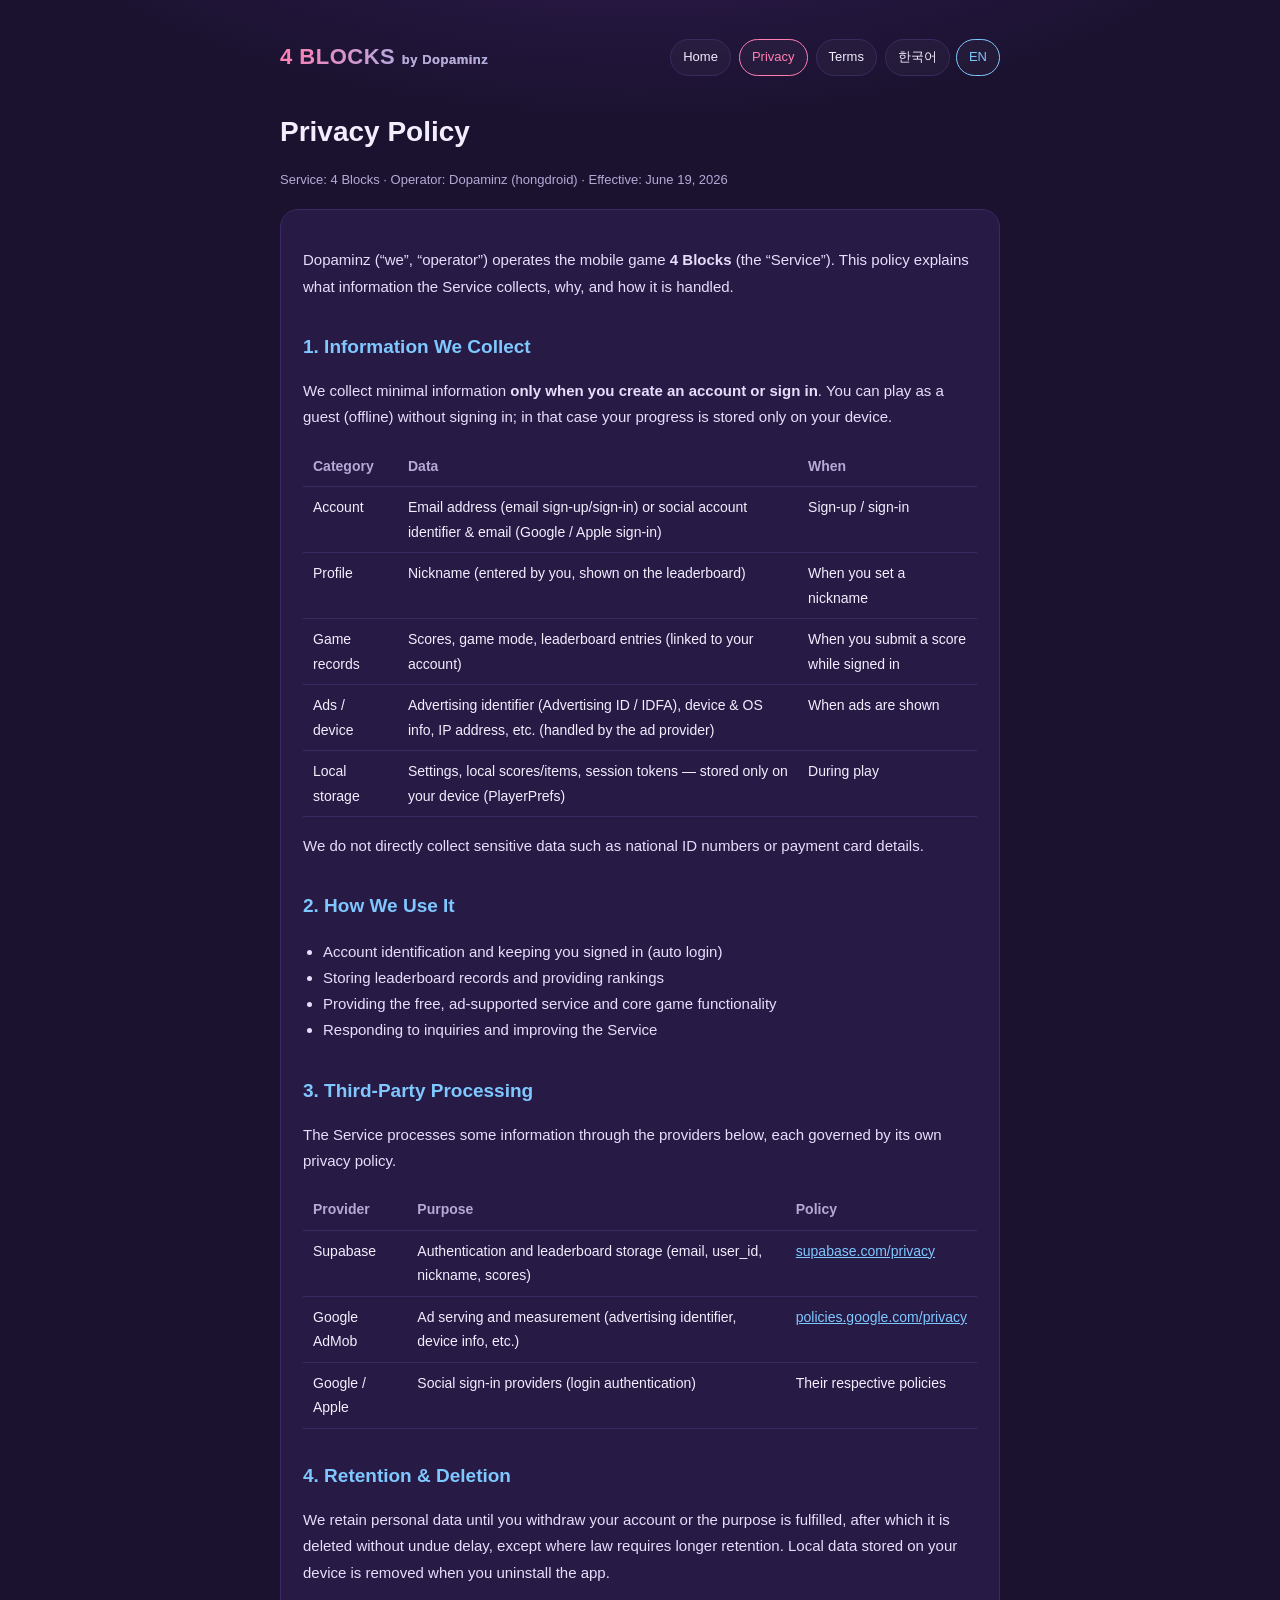
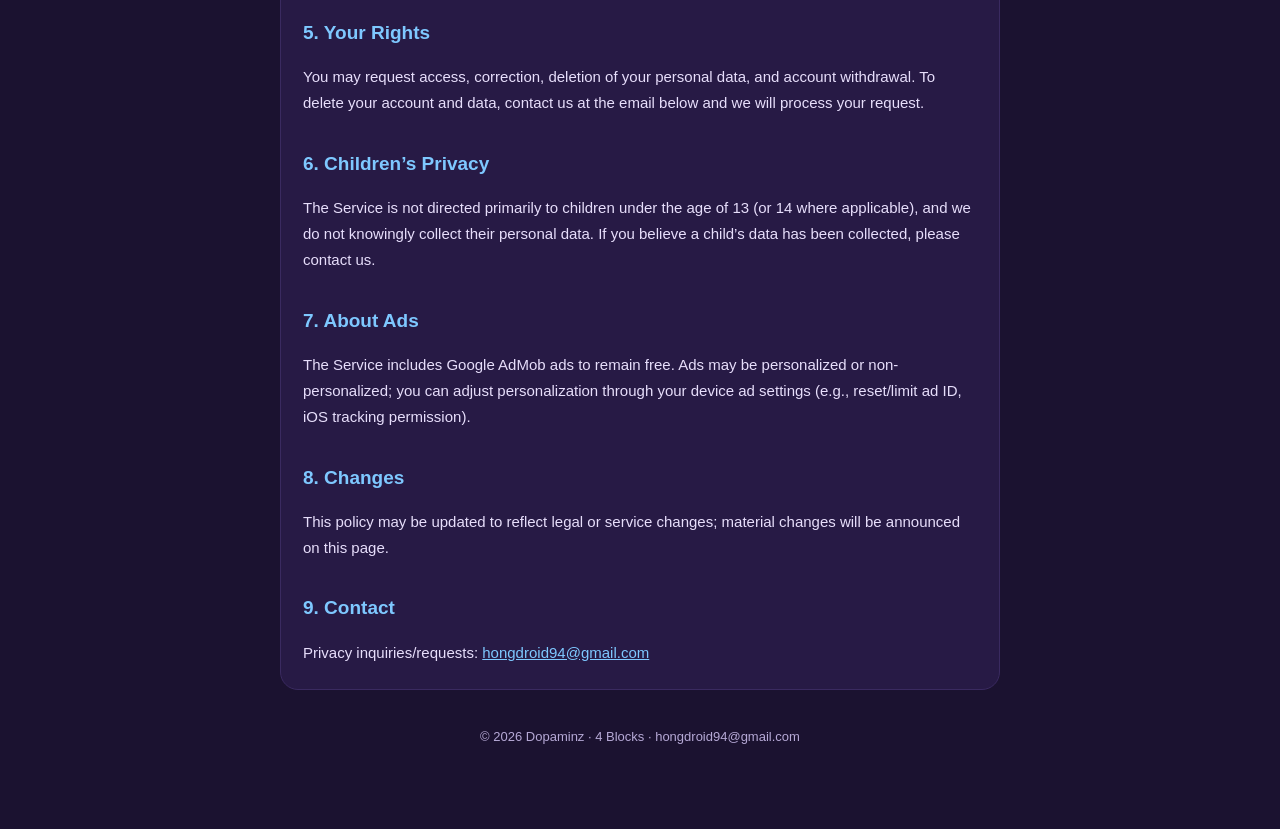
==== privacy.html @ 739edfe8 "4 Blocks 약관·개인정보 처리방침 (KO/EN) - index/privacy/terms 이중언어 정적 페이지 - 운영자 Dopaminz, 연락처 hongdroid94@gmai" ====
<!DOCTYPE html>
<html lang="ko">
<head>
<meta charset="utf-8">
<meta name="viewport" content="width=device-width, initial-scale=1">
<title>4 Blocks — 개인정보 처리방침 / Privacy Policy</title>
<link rel="stylesheet" href="style.css">
</head>
<body>
<div class="wrap">
  <header class="site">
    <div class="logo">4 BLOCKS <span class="sub">by Dopaminz</span></div>
    <nav>
      <a href="index.html">Home</a>
      <a href="privacy.html" class="active">Privacy</a>
      <a href="terms.html">Terms</a>
      <span class="langswitch">
        <span class="langbtn" data-lang="ko" onclick="setLang('ko')">한국어</span>
        <span class="langbtn" data-lang="en" onclick="setLang('en')">EN</span>
      </span>
    </nav>
  </header>

  <!-- ───────────── KOREAN ───────────── -->
  <div lang-block="ko">
    <h1>개인정보 처리방침</h1>
    <p class="eff">서비스명: 4 Blocks · 운영자: Dopaminz (hongdroid) · 시행일: 2026년 6월 19일</p>

    <div class="card">
      <p>Dopaminz(이하 “운영자”)는 모바일 게임 <strong>4 Blocks</strong>(이하 “서비스”)를 운영하며, 이용자의 개인정보를 중요하게 생각하고 관련 법령을 준수합니다. 본 방침은 서비스가 어떤 정보를 어떤 목적으로 수집·이용하는지 설명합니다.</p>

      <h2>1. 수집하는 항목</h2>
      <p>서비스는 <strong>계정을 만들거나 로그인할 때에만</strong> 최소한의 정보를 수집합니다. 로그인 없이 게스트(오프라인)로 플레이할 수 있으며, 이 경우 게임 기록은 기기에만 저장됩니다.</p>
      <table>
        <tr><th>구분</th><th>항목</th><th>수집 시점</th></tr>
        <tr><td>계정</td><td>이메일 주소(이메일 가입/로그인 시) 또는 소셜 로그인 식별자 · 이메일(Google / Apple 로그인 시)</td><td>회원가입·로그인</td></tr>
        <tr><td>프로필</td><td>닉네임(이용자가 직접 입력, 랭킹에 표시)</td><td>닉네임 설정 시</td></tr>
        <tr><td>게임 기록</td><td>점수, 게임 모드, 랭킹 기록(계정에 연결)</td><td>로그인 상태에서 점수 제출 시</td></tr>
        <tr><td>광고/기기</td><td>광고 식별자(Advertising ID / IDFA), 기기·OS 정보, IP 주소 등 (광고 제공사가 처리)</td><td>광고 노출 시</td></tr>
        <tr><td>로컬 저장</td><td>설정값, 로컬 점수·아이템, 로그인 세션 토큰 — 기기 내부(PlayerPrefs)에만 저장</td><td>플레이 중</td></tr>
      </table>
      <p>운영자는 주민등록번호, 결제 카드정보 등 민감정보를 직접 수집하지 않습니다.</p>

      <h2>2. 이용 목적</h2>
      <ul>
        <li>회원 식별 및 로그인 유지(자동 로그인)</li>
        <li>랭킹(리더보드) 기록 저장 및 순위 제공</li>
        <li>광고 기반 무료 서비스 제공 및 게임 기능 동작</li>
        <li>문의 대응 및 서비스 개선</li>
      </ul>

      <h2>3. 제3자 처리(처리위탁/제공)</h2>
      <p>서비스는 아래 외부 서비스를 통해 일부 정보를 처리합니다. 각 사업자는 자체 개인정보 정책을 따릅니다.</p>
      <table>
        <tr><th>제공처</th><th>처리 내용</th><th>정책</th></tr>
        <tr><td>Supabase</td><td>인증(로그인) 및 랭킹 데이터 저장(이메일, user_id, 닉네임, 점수)</td><td><a class="inline" href="https://supabase.com/privacy" target="_blank" rel="noopener">supabase.com/privacy</a></td></tr>
        <tr><td>Google AdMob</td><td>광고 게재 및 측정(광고 식별자, 기기 정보 등)</td><td><a class="inline" href="https://policies.google.com/privacy" target="_blank" rel="noopener">policies.google.com/privacy</a></td></tr>
        <tr><td>Google / Apple</td><td>소셜 로그인 제공자(로그인 인증)</td><td>각 사 정책</td></tr>
      </table>

      <h2>4. 보관 및 파기</h2>
      <p>개인정보는 회원 탈퇴 또는 수집·이용 목적 달성 시까지 보관하며, 그 이후 지체 없이 파기합니다. 관련 법령에서 보관을 요구하는 경우 해당 기간 동안 보관합니다. 기기에 저장된 로컬 데이터는 앱 삭제 시 함께 삭제됩니다.</p>

      <h2>5. 이용자의 권리</h2>
      <p>이용자는 자신의 개인정보에 대한 열람·정정·삭제 및 계정(회원) 탈퇴를 요청할 수 있습니다. 계정 삭제 및 데이터 삭제는 아래 이메일로 요청해 주시면 처리해 드립니다.</p>

      <h2>6. 아동의 개인정보</h2>
      <p>본 서비스는 만 14세 미만 아동을 주 대상으로 하지 않으며, 아동의 개인정보를 고의로 수집하지 않습니다. 보호자께서 아동의 정보가 수집되었다고 판단되면 아래로 연락 주시기 바랍니다.</p>

      <h2>7. 광고에 관하여</h2>
      <p>서비스는 무료 제공을 위해 Google AdMob 광고를 포함합니다. 광고는 맞춤형(개인화) 또는 비맞춤형으로 제공될 수 있으며, 기기의 광고 설정(예: 광고 ID 재설정/추적 제한, iOS의 추적 권한)에서 개인화 정도를 조정할 수 있습니다.</p>

      <h2>8. 방침의 변경</h2>
      <p>본 방침은 법령·서비스 변경에 따라 개정될 수 있으며, 중요한 변경은 본 페이지를 통해 공지합니다.</p>

      <h2>9. 문의처</h2>
      <p>개인정보 관련 문의·요청: <a class="inline" href="mailto:hongdroid94@gmail.com">hongdroid94@gmail.com</a></p>
    </div>
  </div>

  <!-- ───────────── ENGLISH ───────────── -->
  <div lang-block="en">
    <h1>Privacy Policy</h1>
    <p class="eff">Service: 4 Blocks · Operator: Dopaminz (hongdroid) · Effective: June 19, 2026</p>

    <div class="card">
      <p>Dopaminz (“we”, “operator”) operates the mobile game <strong>4 Blocks</strong> (the “Service”). This policy explains what information the Service collects, why, and how it is handled.</p>

      <h2>1. Information We Collect</h2>
      <p>We collect minimal information <strong>only when you create an account or sign in</strong>. You can play as a guest (offline) without signing in; in that case your progress is stored only on your device.</p>
      <table>
        <tr><th>Category</th><th>Data</th><th>When</th></tr>
        <tr><td>Account</td><td>Email address (email sign-up/sign-in) or social account identifier &amp; email (Google / Apple sign-in)</td><td>Sign-up / sign-in</td></tr>
        <tr><td>Profile</td><td>Nickname (entered by you, shown on the leaderboard)</td><td>When you set a nickname</td></tr>
        <tr><td>Game records</td><td>Scores, game mode, leaderboard entries (linked to your account)</td><td>When you submit a score while signed in</td></tr>
        <tr><td>Ads / device</td><td>Advertising identifier (Advertising ID / IDFA), device &amp; OS info, IP address, etc. (handled by the ad provider)</td><td>When ads are shown</td></tr>
        <tr><td>Local storage</td><td>Settings, local scores/items, session tokens — stored only on your device (PlayerPrefs)</td><td>During play</td></tr>
      </table>
      <p>We do not directly collect sensitive data such as national ID numbers or payment card details.</p>

      <h2>2. How We Use It</h2>
      <ul>
        <li>Account identification and keeping you signed in (auto login)</li>
        <li>Storing leaderboard records and providing rankings</li>
        <li>Providing the free, ad-supported service and core game functionality</li>
        <li>Responding to inquiries and improving the Service</li>
      </ul>

      <h2>3. Third-Party Processing</h2>
      <p>The Service processes some information through the providers below, each governed by its own privacy policy.</p>
      <table>
        <tr><th>Provider</th><th>Purpose</th><th>Policy</th></tr>
        <tr><td>Supabase</td><td>Authentication and leaderboard storage (email, user_id, nickname, scores)</td><td><a class="inline" href="https://supabase.com/privacy" target="_blank" rel="noopener">supabase.com/privacy</a></td></tr>
        <tr><td>Google AdMob</td><td>Ad serving and measurement (advertising identifier, device info, etc.)</td><td><a class="inline" href="https://policies.google.com/privacy" target="_blank" rel="noopener">policies.google.com/privacy</a></td></tr>
        <tr><td>Google / Apple</td><td>Social sign-in providers (login authentication)</td><td>Their respective policies</td></tr>
      </table>

      <h2>4. Retention &amp; Deletion</h2>
      <p>We retain personal data until you withdraw your account or the purpose is fulfilled, after which it is deleted without undue delay, except where law requires longer retention. Local data stored on your device is removed when you uninstall the app.</p>

      <h2>5. Your Rights</h2>
      <p>You may request access, correction, deletion of your personal data, and account withdrawal. To delete your account and data, contact us at the email below and we will process your request.</p>

      <h2>6. Children’s Privacy</h2>
      <p>The Service is not directed primarily to children under the age of 13 (or 14 where applicable), and we do not knowingly collect their personal data. If you believe a child’s data has been collected, please contact us.</p>

      <h2>7. About Ads</h2>
      <p>The Service includes Google AdMob ads to remain free. Ads may be personalized or non-personalized; you can adjust personalization through your device ad settings (e.g., reset/limit ad ID, iOS tracking permission).</p>

      <h2>8. Changes</h2>
      <p>This policy may be updated to reflect legal or service changes; material changes will be announced on this page.</p>

      <h2>9. Contact</h2>
      <p>Privacy inquiries/requests: <a class="inline" href="mailto:hongdroid94@gmail.com">hongdroid94@gmail.com</a></p>
    </div>
  </div>

  <footer>© 2026 Dopaminz · 4 Blocks · hongdroid94@gmail.com</footer>
</div>
<script src="lang.js"></script>
</body>
</html>
---- style.css ----
:root {
  --bg: #1b1230;
  --card: #271a45;
  --accent: #ff7eb3;
  --accent2: #7ec8ff;
  --text: #f3eefe;
  --muted: #b6a9d6;
  --line: #3a2a60;
}
* { box-sizing: border-box; }
html { -webkit-text-size-adjust: 100%; }
body {
  margin: 0;
  font-family: -apple-system, BlinkMacSystemFont, "Segoe UI", Roboto, "Apple SD Gothic Neo", "Noto Sans KR", sans-serif;
  background: radial-gradient(1200px 600px at 50% -10%, #3a2160 0%, var(--bg) 60%);
  color: var(--text);
  line-height: 1.75;
  min-height: 100vh;
}
.wrap { max-width: 760px; margin: 0 auto; padding: 28px 20px 80px; }
header.site {
  display: flex; align-items: center; gap: 12px;
  padding: 10px 0 22px; flex-wrap: wrap;
}
.logo {
  font-weight: 800; font-size: 22px; letter-spacing: .5px;
  background: linear-gradient(90deg, var(--accent), var(--accent2));
  -webkit-background-clip: text; background-clip: text; color: transparent;
}
.logo .sub { color: var(--muted); font-weight: 600; font-size: 13px; -webkit-text-fill-color: var(--muted); }
nav { margin-left: auto; display: flex; gap: 8px; flex-wrap: wrap; }
nav a, .langbtn {
  font-size: 13px; color: var(--text); text-decoration: none;
  border: 1px solid var(--line); padding: 6px 12px; border-radius: 999px;
  background: rgba(255,255,255,.03); cursor: pointer;
}
nav a.active { border-color: var(--accent); color: var(--accent); }
.langbtn.active { border-color: var(--accent2); color: var(--accent2); }
.langswitch { display: inline-flex; gap: 6px; }
h1 { font-size: 28px; margin: 8px 0 4px; }
h2 { font-size: 19px; margin: 30px 0 8px; color: var(--accent2); }
.eff { color: var(--muted); font-size: 13px; margin-bottom: 18px; }
.card {
  background: var(--card); border: 1px solid var(--line);
  border-radius: 18px; padding: 22px 22px 8px; margin-top: 16px;
}
p, li { color: #e7defb; font-size: 15px; }
a.inline { color: var(--accent2); }
ul { padding-left: 20px; }
table { width: 100%; border-collapse: collapse; margin: 8px 0 16px; font-size: 14px; }
th, td { text-align: left; padding: 8px 10px; border-bottom: 1px solid var(--line); vertical-align: top; }
th { color: var(--muted); font-weight: 600; }
footer { color: var(--muted); font-size: 13px; margin-top: 36px; text-align: center; }
.home-links { display: grid; gap: 14px; margin-top: 22px; }
.home-links a {
  display: block; text-decoration: none; color: var(--text);
  background: var(--card); border: 1px solid var(--line); border-radius: 16px;
  padding: 18px 20px; transition: border-color .15s, transform .15s;
}
.home-links a:hover { border-color: var(--accent); transform: translateY(-2px); }
.home-links .t { font-weight: 700; font-size: 17px; }
.home-links .d { color: var(--muted); font-size: 13px; margin-top: 4px; }
[lang-block] { display: none; }
[lang-block].show { display: block; }
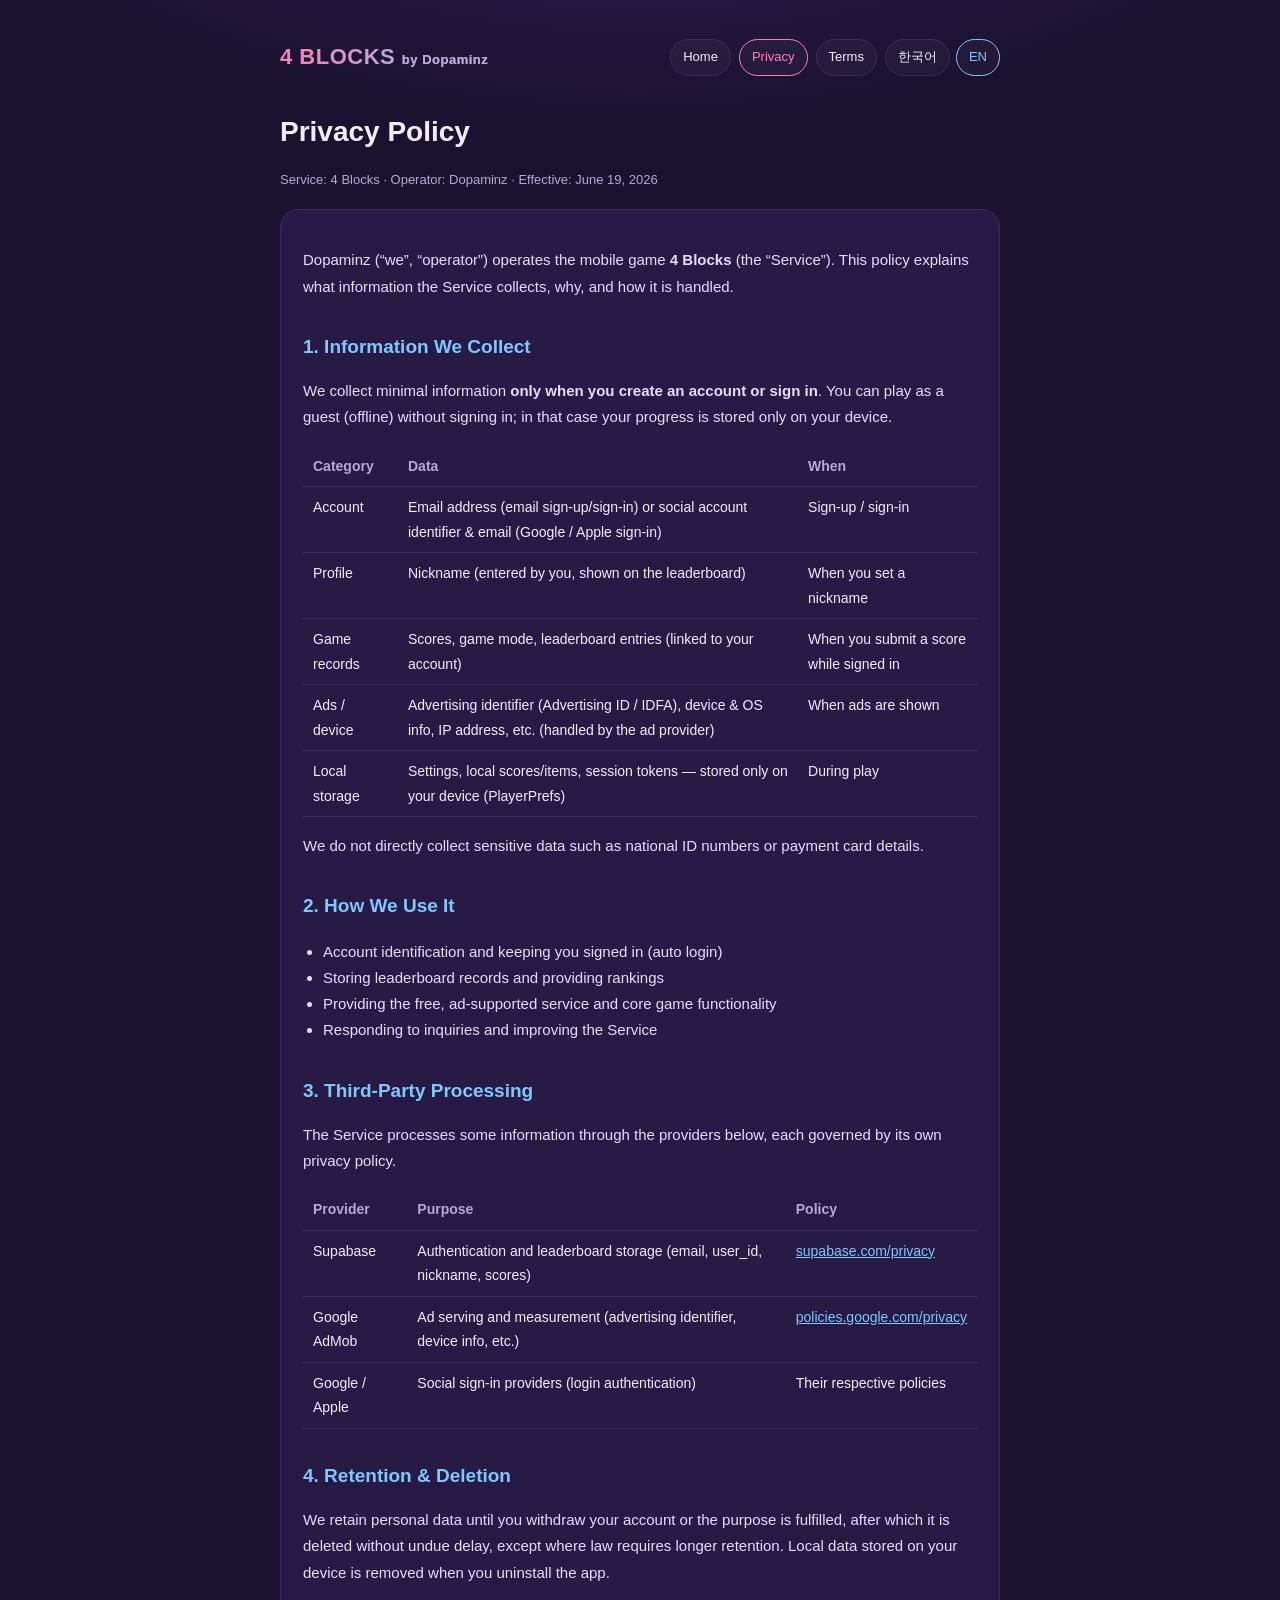
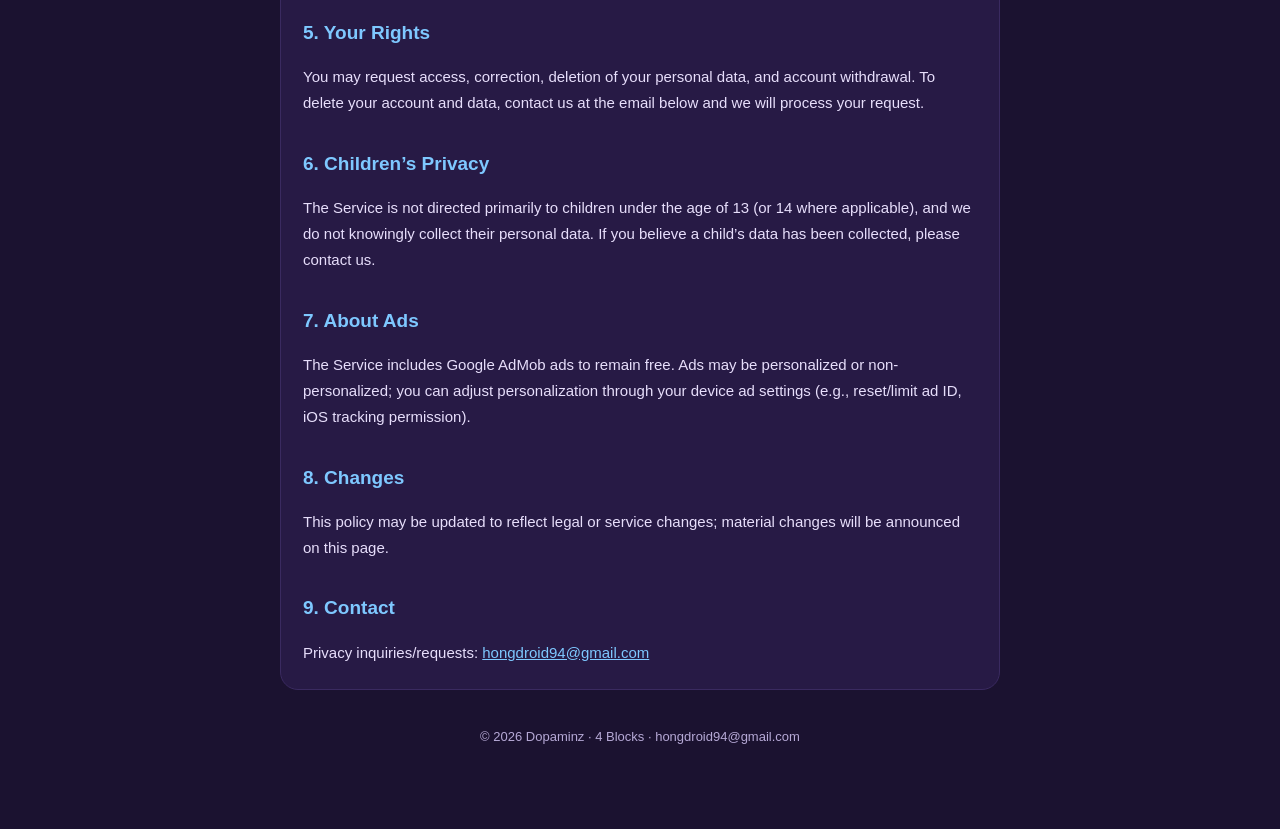
==== commit 9b5d7142: "운영자 표기 Dopaminz로 통일" ====
--- a/privacy.html
+++ b/privacy.html
@@ -24,7 +24,7 @@
   <!-- ───────────── KOREAN ───────────── -->
   <div lang-block="ko">
     <h1>개인정보 처리방침</h1>
-    <p class="eff">서비스명: 4 Blocks · 운영자: Dopaminz (hongdroid) · 시행일: 2026년 6월 19일</p>
+    <p class="eff">서비스명: 4 Blocks · 운영자: Dopaminz · 시행일: 2026년 6월 19일</p>
 
     <div class="card">
       <p>Dopaminz(이하 “운영자”)는 모바일 게임 <strong>4 Blocks</strong>(이하 “서비스”)를 운영하며, 이용자의 개인정보를 중요하게 생각하고 관련 법령을 준수합니다. 본 방침은 서비스가 어떤 정보를 어떤 목적으로 수집·이용하는지 설명합니다.</p>
@@ -81,7 +81,7 @@
   <!-- ───────────── ENGLISH ───────────── -->
   <div lang-block="en">
     <h1>Privacy Policy</h1>
-    <p class="eff">Service: 4 Blocks · Operator: Dopaminz (hongdroid) · Effective: June 19, 2026</p>
+    <p class="eff">Service: 4 Blocks · Operator: Dopaminz · Effective: June 19, 2026</p>
 
     <div class="card">
       <p>Dopaminz (“we”, “operator”) operates the mobile game <strong>4 Blocks</strong> (the “Service”). This policy explains what information the Service collects, why, and how it is handled.</p>
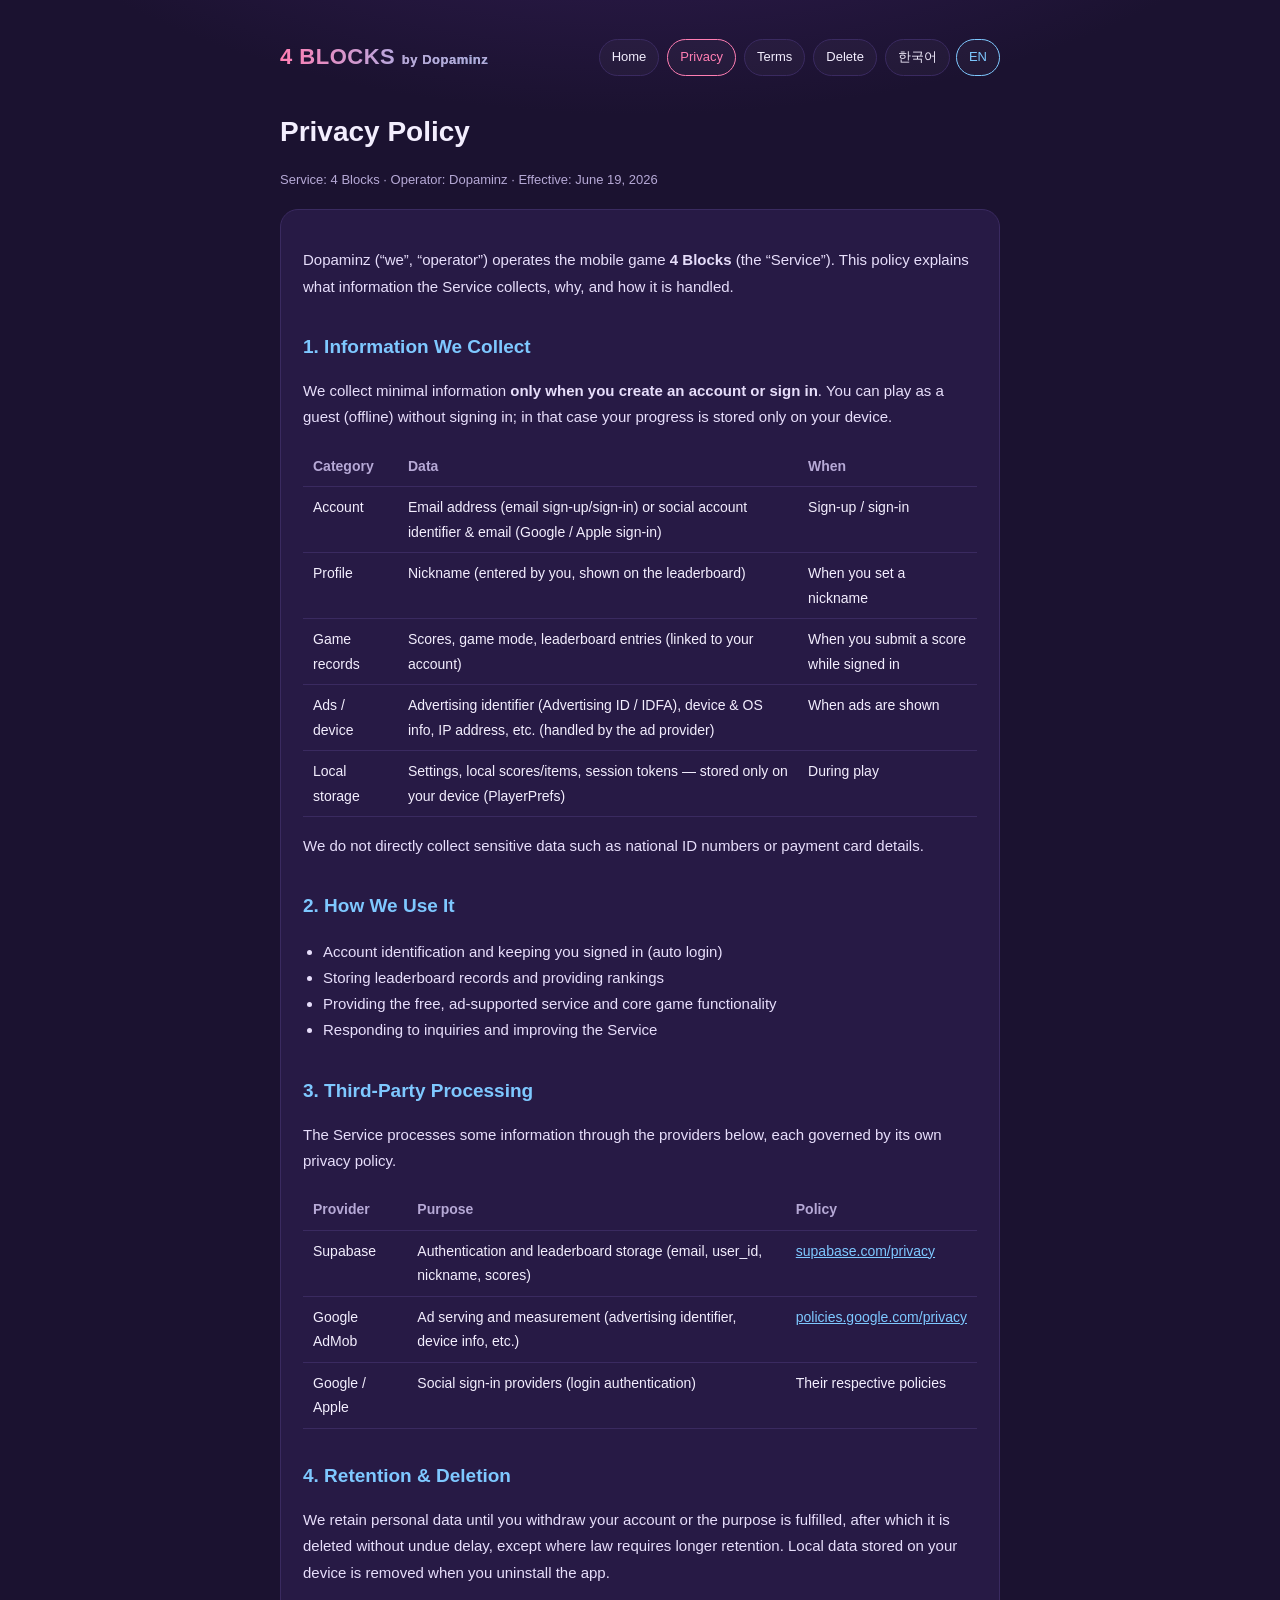
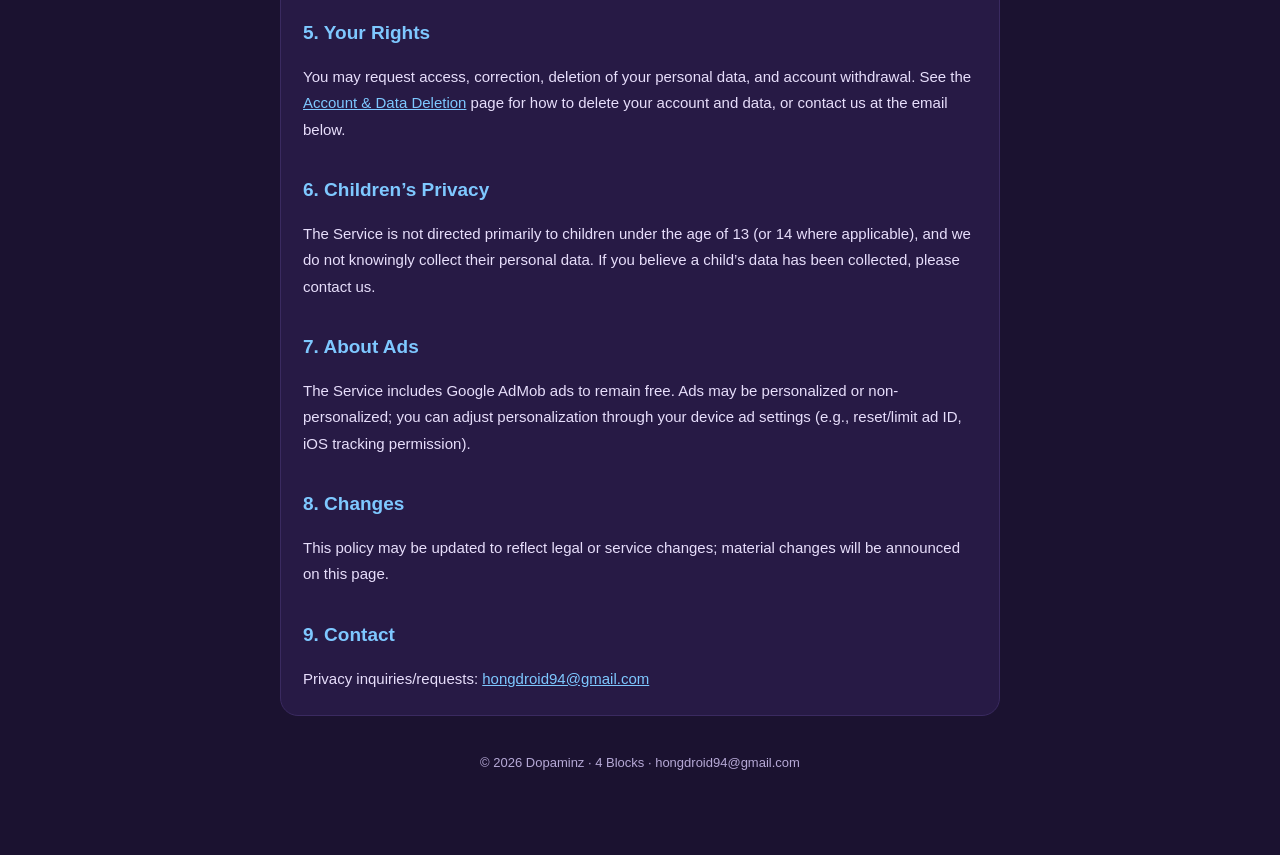
==== commit 53122c0f: "feat: 계정 및 데이터 삭제 요청 페이지 추가 (delete-account.html) - Google Play 데이터 보안/계정 삭제 URL 요건 충족용 전용 페이지 - 이중언" ====
--- a/privacy.html
+++ b/privacy.html
@@ -14,6 +14,7 @@
       <a href="index.html">Home</a>
       <a href="privacy.html" class="active">Privacy</a>
       <a href="terms.html">Terms</a>
+      <a href="delete-account.html">Delete</a>
       <span class="langswitch">
         <span class="langbtn" data-lang="ko" onclick="setLang('ko')">한국어</span>
         <span class="langbtn" data-lang="en" onclick="setLang('en')">EN</span>
@@ -62,7 +63,7 @@
       <p>개인정보는 회원 탈퇴 또는 수집·이용 목적 달성 시까지 보관하며, 그 이후 지체 없이 파기합니다. 관련 법령에서 보관을 요구하는 경우 해당 기간 동안 보관합니다. 기기에 저장된 로컬 데이터는 앱 삭제 시 함께 삭제됩니다.</p>
 
       <h2>5. 이용자의 권리</h2>
-      <p>이용자는 자신의 개인정보에 대한 열람·정정·삭제 및 계정(회원) 탈퇴를 요청할 수 있습니다. 계정 삭제 및 데이터 삭제는 아래 이메일로 요청해 주시면 처리해 드립니다.</p>
+      <p>이용자는 자신의 개인정보에 대한 열람·정정·삭제 및 계정(회원) 탈퇴를 요청할 수 있습니다. 계정 및 데이터 삭제 방법은 <a class="inline" href="delete-account.html">계정 및 데이터 삭제 요청</a> 페이지를 참고하시거나 아래 이메일로 요청해 주세요.</p>
 
       <h2>6. 아동의 개인정보</h2>
       <p>본 서비스는 만 14세 미만 아동을 주 대상으로 하지 않으며, 아동의 개인정보를 고의로 수집하지 않습니다. 보호자께서 아동의 정보가 수집되었다고 판단되면 아래로 연락 주시기 바랍니다.</p>
@@ -119,7 +120,7 @@
       <p>We retain personal data until you withdraw your account or the purpose is fulfilled, after which it is deleted without undue delay, except where law requires longer retention. Local data stored on your device is removed when you uninstall the app.</p>
 
       <h2>5. Your Rights</h2>
-      <p>You may request access, correction, deletion of your personal data, and account withdrawal. To delete your account and data, contact us at the email below and we will process your request.</p>
+      <p>You may request access, correction, deletion of your personal data, and account withdrawal. See the <a class="inline" href="delete-account.html">Account &amp; Data Deletion</a> page for how to delete your account and data, or contact us at the email below.</p>
 
       <h2>6. Children’s Privacy</h2>
       <p>The Service is not directed primarily to children under the age of 13 (or 14 where applicable), and we do not knowingly collect their personal data. If you believe a child’s data has been collected, please contact us.</p>
